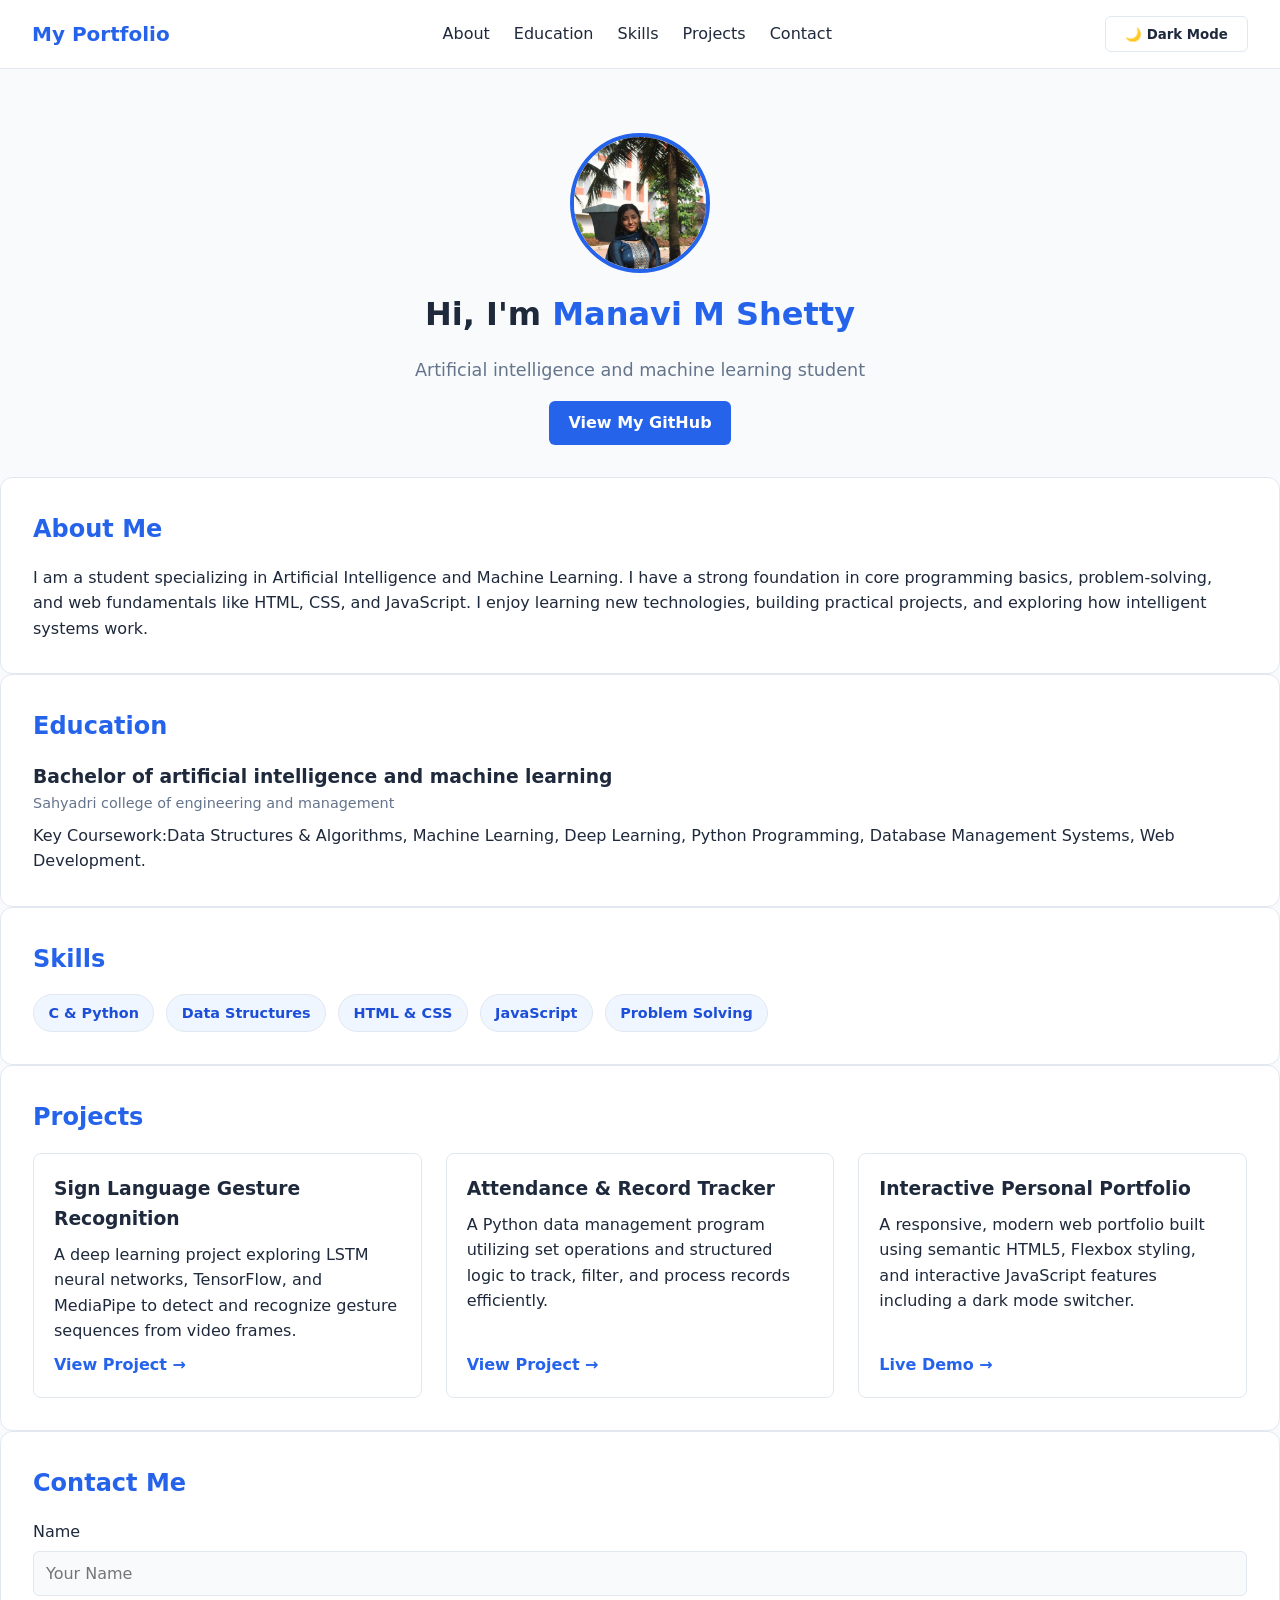
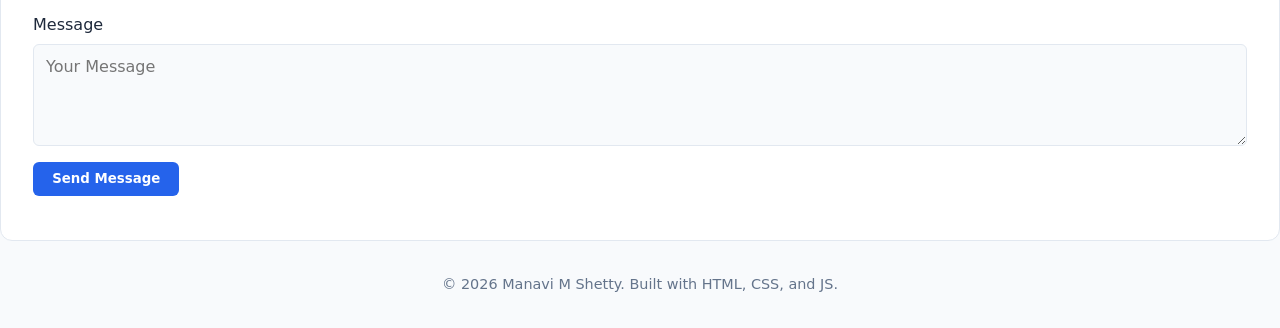
==== index.html @ e0b2e129 "Restore profile photo" ====
<!DOCTYPE html>
<html lang="en">
<head>
  <meta charset="UTF-8" />
  <meta name="viewport" content="width=device-width, initial-scale=1.0" />
  <title>Manavi M Shetty</title>
  <link rel="stylesheet" href="style.css" />
</head>
<body>

  <!-- Navigation -->
  <nav class="navbar">
    <div class="logo">My Portfolio</div>
    <ul class="nav-links">
      <li><a href="#about">About</a></li>
      <li><a href="#education">Education</a></li>
      <li><a href="#skills">Skills</a></li>
      <li><a href="#projects">Projects</a></li>
      <li><a href="#contact">Contact</a></li>
    </ul>
    <button id="theme-toggle" class="btn">🌙 Dark Mode</button>
  </nav>

  <!-- Hero Section -->
  <header class="hero">
    <img src="my profile photo.jpeg" alt="Profile photo" class="profile-img" />
    <h1>Hi, I'm <span class="highlight">Manavi M Shetty</span></h1>
    <p class="tagline">Artificial intelligence and machine learning student</p>
    <a href="https://github.com/manavi773" target="_blank" rel="noopener noreferrer" class="btn primary-btn">View My GitHub</a>
  </header>

  <!-- About Section -->
<section id="about" class="card">
  <h2>About Me</h2>
  <p>I am a student specializing in Artificial Intelligence and Machine Learning. I have a strong foundation in core programming basics, problem-solving, and web fundamentals like HTML, CSS, and JavaScript. I enjoy learning new technologies, building practical projects, and exploring how intelligent systems work.</p>
</section>

    <!-- Education Section -->
    <section id="education" class="card">
      <h2>Education</h2>
      <div class="item">
        <h3>Bachelor of artificial intelligence and machine learning</h3>
        <p class="subtext">Sahyadri college of engineering and management</p>
        <p>Key Coursework:Data Structures & Algorithms, Machine Learning, Deep Learning, Python Programming, Database Management Systems, Web Development.</p>
      </div>
    </section>

    <!-- Skills Section -->
<section id="skills" class="card">
  <h2>Skills</h2>
  <div class="skills-grid">
    <span class="badge">C & Python</span>
    <span class="badge">Data Structures</span>
    <span class="badge">HTML & CSS</span>
    <span class="badge">JavaScript</span>
    <span class="badge">Problem Solving</span>
  </div>
</section>

<!-- Projects Section -->
    <section id="projects" class="card">
      <h2>Projects</h2>
      <div class="projects-grid">
        <div class="project-card">
          <h3>Sign Language Gesture Recognition</h3>
          <p>A deep learning project exploring LSTM neural networks, TensorFlow, and MediaPipe to detect and recognize gesture sequences from video frames.</p>
          <a href="https://github.com" target="_blank" rel="noopener noreferrer" class="text-link">View Project &rarr;</a>
        </div>
        <div class="project-card">
          <h3>Attendance & Record Tracker</h3>
          <p>A Python data management program utilizing set operations and structured logic to track, filter, and process records efficiently.</p>
          <a href="https://github.com" target="_blank" rel="noopener noreferrer" class="text-link">View Project &rarr;</a>
        </div>
        <div class="project-card">
          <h3>Interactive Personal Portfolio</h3>
          <p>A responsive, modern web portfolio built using semantic HTML5, Flexbox styling, and interactive JavaScript features including a dark mode switcher.</p>
          <a href="#" class="text-link">Live Demo &rarr;</a>
        </div>
      </div>
    </section>

    <!-- Contact Section -->
    <section id="contact" class="card">
      <h2>Contact Me</h2>
      <form id="contact-form">
        <div class="form-group">
          <label for="name">Name</label>
          <input type="text" id="name" placeholder="Your Name" required />
        </div>
        <div class="form-group">
          <label for="message">Message</label>
          <textarea id="message" rows="4" placeholder="Your Message" required></textarea>
        </div>
        <button type="submit" class="btn primary-btn">Send Message</button>
      </form>
      <p id="form-feedback" class="feedback-msg"></p>
    </section>
  </main>

  <footer>
    <p>&copy; 2026 Manavi M Shetty. Built with HTML, CSS, and JS.</p>
  </footer>

  <script src="script.js"></script>
</body>
</html>
---- style.css ----
:root {
  --bg-color: #f8fafc;
  --card-bg: #ffffff;
  --text-color: #1e293b;
  --text-muted: #64748b;
  --primary-color: #2563eb;
  --primary-hover: #1d4ed8;
  --border-color: #e2e8f0;
  --badge-bg: #eff6ff;
  --badge-text: #1d4ed8;
}

body.dark-mode {
  --bg-color: #0f172a;
  --card-bg: #1e293b;
  --text-color: #f8fafc;
  --text-muted: #94a3b8;
  --primary-color: #38bdf8;
  --primary-hover: #0ea5e9;
  --border-color: #334155;
  --badge-bg: #1e293b;
  --badge-text: #38bdf8;
}
html {
  scroll-behavior: smooth;
}
* {
  box-sizing: border-box;
  margin: 0;
  padding: 0;
  font-family: system-ui, -apple-system, BlinkMacSystemFont, 'Segoe UI', Roboto, sans-serif;
  transition: background-color 0.3s ease, color 0.3s ease;
}

body {
  background-color: var(--bg-color);
  color: var(--text-color);
  line-height: 1.6;
}

/* Navbar */
.navbar {
  display: flex;
  justify-content: space-between;
  align-items: center;
  padding: 1rem 2rem;
  background-color: var(--card-bg);
  border-bottom: 1px solid var(--border-color);
  position: sticky;
  top: 0;
  z-index: 100;
}

.logo {
  font-weight: 700;
  font-size: 1.25rem;
  color: var(--primary-color);
}

.nav-links {
  display: flex;
  gap: 1.5rem;
  list-style: none;
}

.nav-links a {
  text-decoration: none;
  color: var(--text-color);
  font-weight: 500;
}

.nav-links a:hover {
  color: var(--primary-color);
}

/* Hero */
.hero {
  display: flex;
  flex-direction: column;
  align-items: center;
  text-align: center;
  padding: 4rem 1rem 2rem;
  gap: 1rem;
}

.profile-img {
  width: 140px;
  height: 140px;
  border-radius: 50%;
  object-fit: cover;
  border: 4px solid var(--primary-color);
}

.highlight {
  color: var(--primary-color);
}

.tagline {
  color: var(--text-muted);
  font-size: 1.1rem;
}

/* Container & Cards */
.container {
  max-width: 800px;
  margin: 0 auto;
  padding: 1.5rem;
  display: flex;
  flex-direction: column;
  gap: 2rem;
}

.card {
  background-color: var(--card-bg);
  padding: 2rem;
  border-radius: 12px;
  border: 1px solid var(--border-color);
}

.card h2 {
  margin-bottom: 1rem;
  color: var(--primary-color);
}

.subtext {
  color: var(--text-muted);
  font-size: 0.9rem;
  margin-bottom: 0.5rem;
}

/* Skills */
.skills-grid {
  display: flex;
  flex-wrap: wrap;
  gap: 0.75rem;
}

.badge {
  background-color: var(--badge-bg);
  color: var(--badge-text);
  padding: 0.4rem 0.9rem;
  border-radius: 9999px;
  font-size: 0.9rem;
  font-weight: 600;
  border: 1px solid var(--border-color);
}

/* Projects */
.projects-grid {
  display: flex;
  gap: 1.5rem;
  flex-wrap: wrap;
}

.project-card {
  flex: 1 1 300px;
  padding: 1.25rem;
  border: 1px solid var(--border-color);
  border-radius: 8px;
  display: flex;
  flex-direction: column;
  gap: 0.5rem;
}

.text-link {
  color: var(--primary-color);
  text-decoration: none;
  font-weight: 600;
  margin-top: auto;
}

/* Form */
.form-group {
  margin-bottom: 1rem;
  display: flex;
  flex-direction: column;
  gap: 0.4rem;
}

input, textarea {
  padding: 0.75rem;
  border: 1px solid var(--border-color);
  border-radius: 6px;
  background-color: var(--bg-color);
  color: var(--text-color);
  font-size: 1rem;
}

.feedback-msg {
  margin-top: 0.75rem;
  font-weight: 500;
}

/* Buttons */
.btn {
  cursor: pointer;
  padding: 0.6rem 1.2rem;
  border-radius: 6px;
  border: 1px solid var(--border-color);
  background-color: var(--card-bg);
  color: var(--text-color);
  font-weight: 600;
  text-decoration: none;
  display: inline-block;
}

.primary-btn {
  background-color: var(--primary-color);
  color: #ffffff;
  border: none;
}

.primary-btn:hover {
  background-color: var(--primary-hover);
}

/* Footer */
footer {
  text-align: center;
  padding: 2rem;
  color: var(--text-muted);
  font-size: 0.9rem;
}

/* Mobile Responsive */
@media (max-width: 600px) {
  .navbar {
    flex-direction: column;
    gap: 0.75rem;
  }
  .nav-links {
    gap: 1rem;
    font-size: 0.9rem;
  }
}
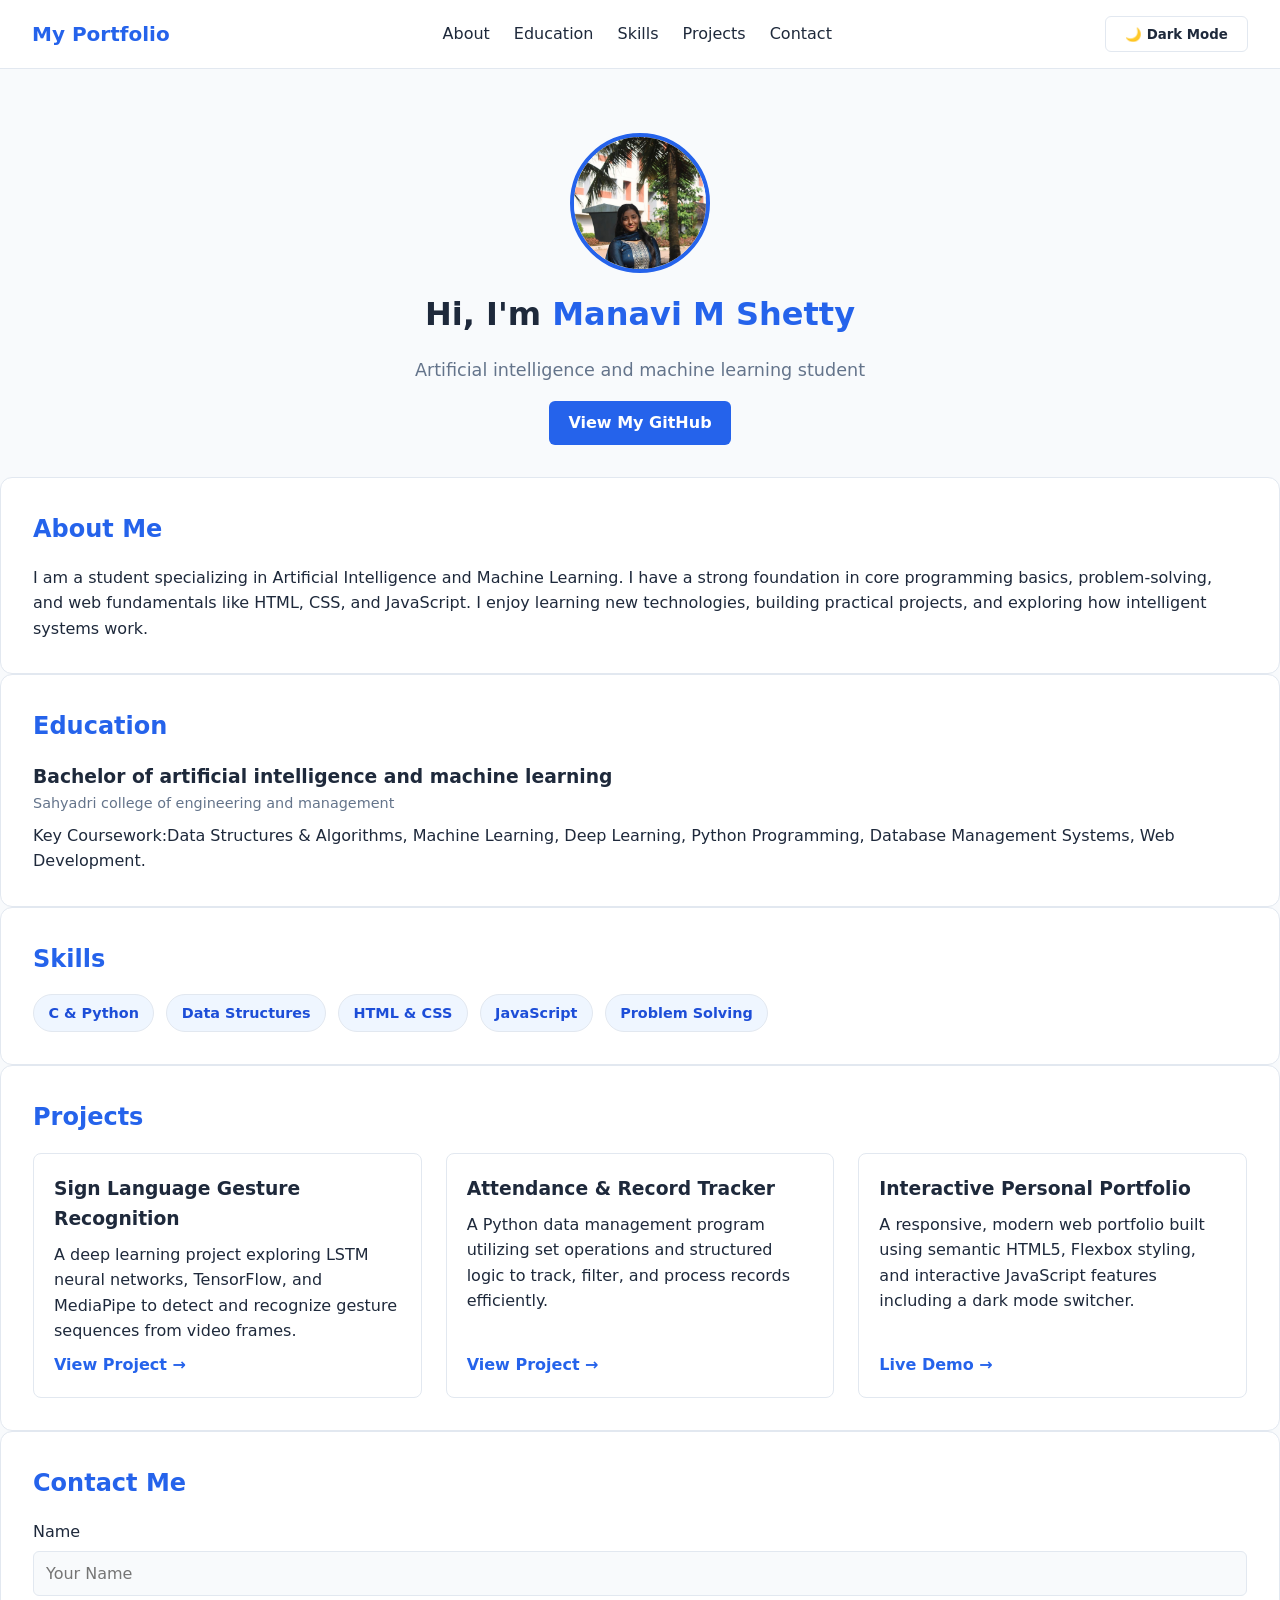
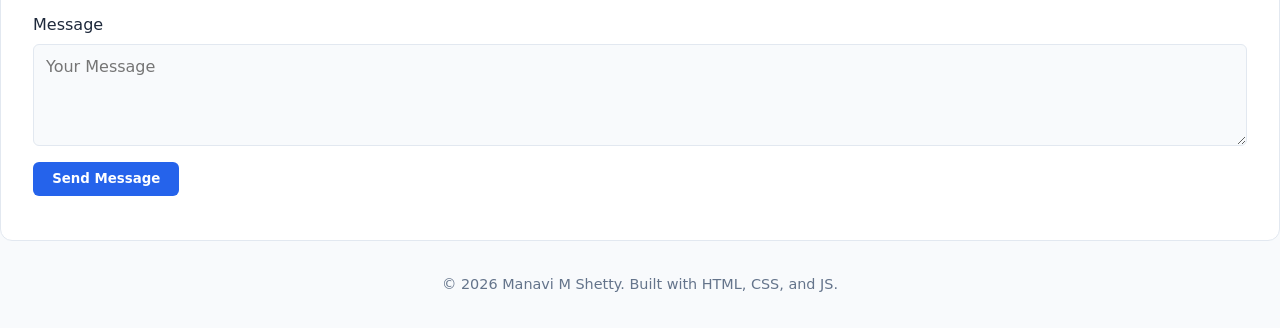
==== commit 018ff211: "Create index.html" ====
--- a/index.html
+++ b/index.html
@@ -103,4 +103,4 @@
 
   <script src="script.js"></script>
 </body>
-</html>+</html>
